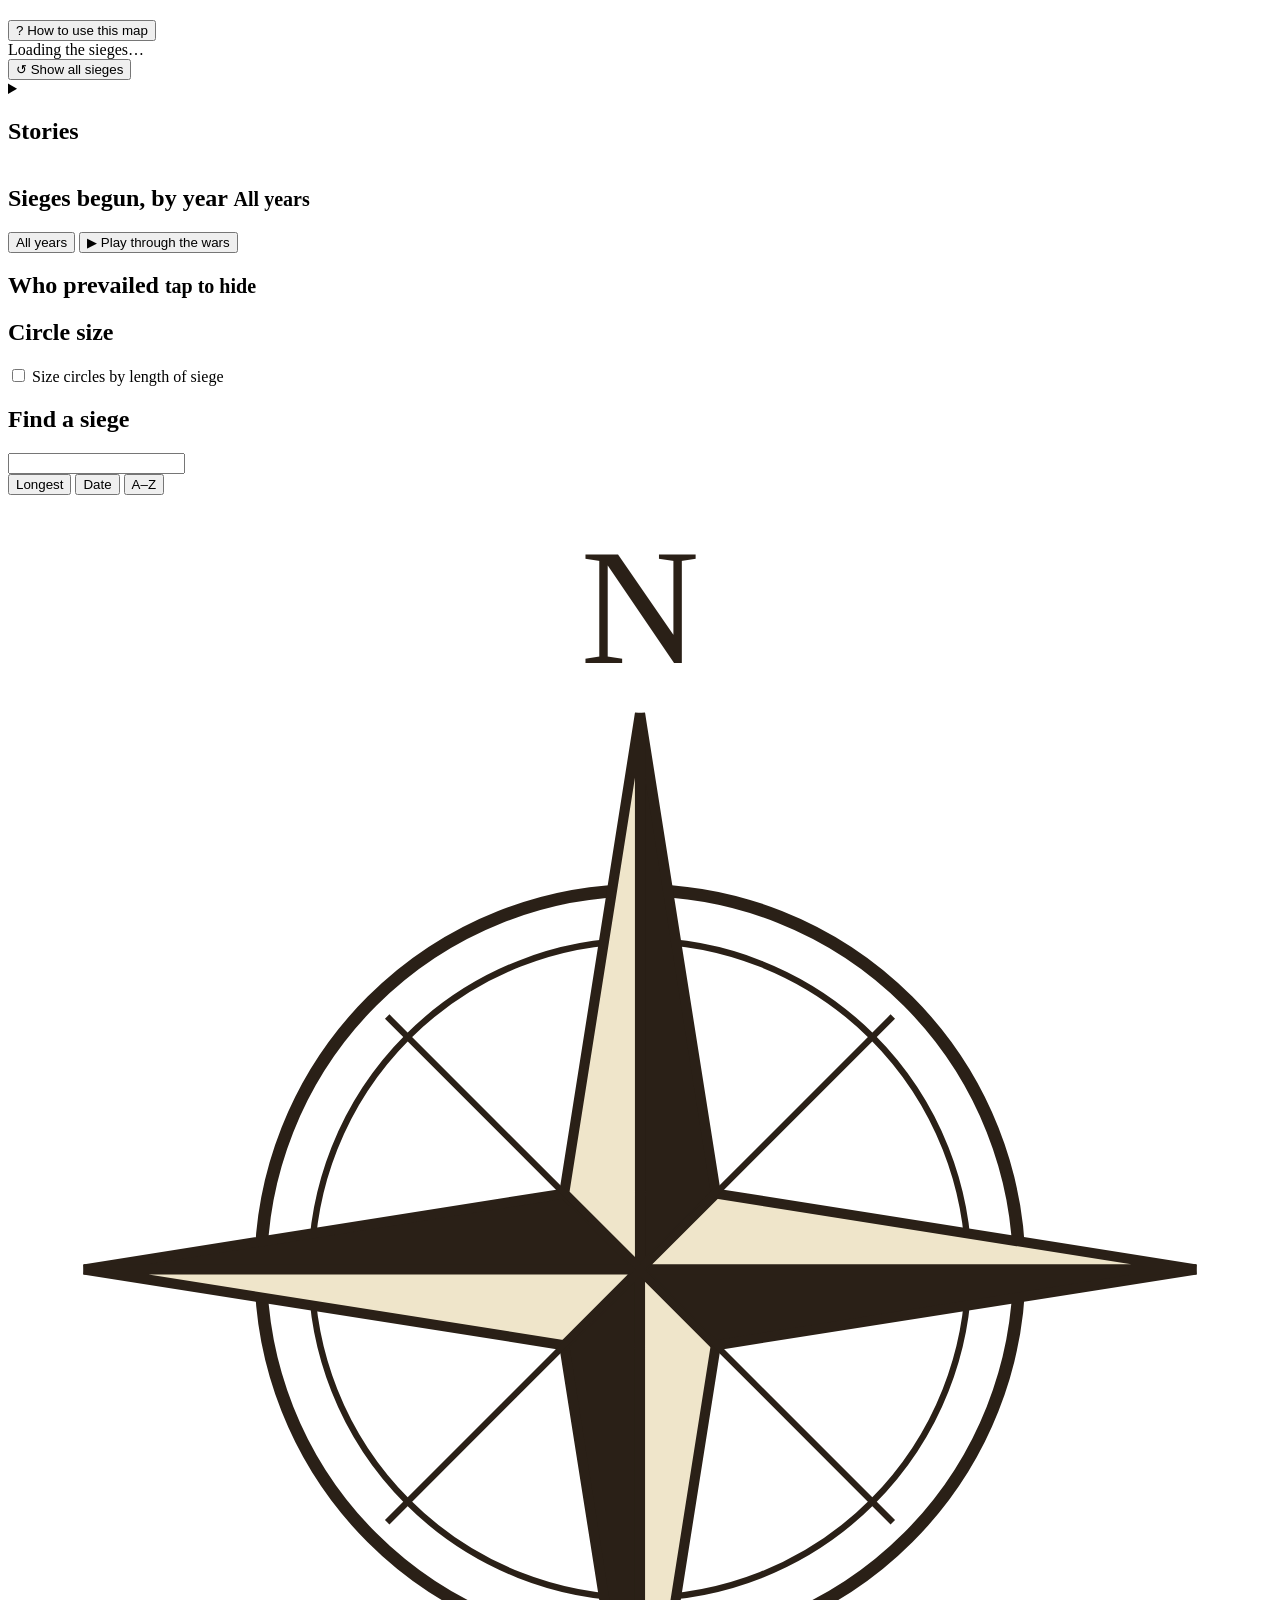
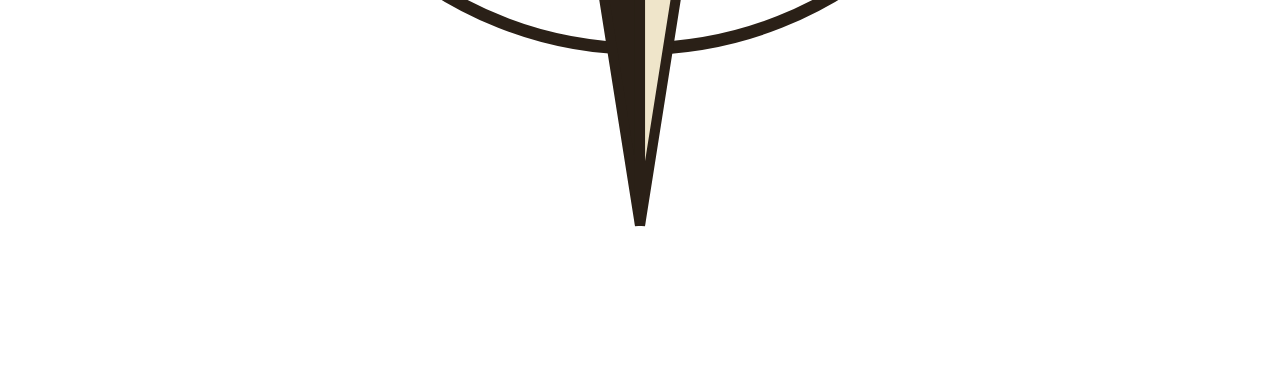
==== index.html @ b9ccb428 "Fork-ready: checker and to-do page find their own repository from the github.io address A fork no lo" ====
<!doctype html>
<html lang="en-GB">
<head>
<meta charset="utf-8">
<meta name="viewport" content="width=device-width, initial-scale=1, viewport-fit=cover">
<title>Sieges of the Civil Wars</title>
<meta name="description" content="An interactive map of the sieges of the British and Irish Civil Wars, 1640–1654, from the National Civil War Centre, Newark.">
<link rel="preconnect" href="https://fonts.googleapis.com">
<link rel="preconnect" href="https://fonts.gstatic.com" crossorigin>
<link rel="stylesheet" href="https://fonts.googleapis.com/css2?family=IM+Fell+English:ital@0;1&family=IM+Fell+English+SC&family=Alegreya:ital,wght@0,400;0,600;1,400&family=Alegreya+Sans:wght@400;500;700&display=swap">
<link rel="stylesheet" href="js/vendor/leaflet.css">
<link rel="stylesheet" href="css/map.css?v=20261114-1">
</head>
<body>
<div class="app">
  <aside class="key">
    <header>
      <div class="eyebrow" id="eyebrow"></div>
      <h1 id="title"></h1>
      <p id="intro"></p>
      <div class="start-wrap" id="startWrap" hidden>
        <button type="button" class="start-here" id="startHere"><span class="sh-play" aria-hidden="true">▶</span><span><b id="startHereTitle"></b><small id="startHereSub"></small></span></button>
        <button type="button" class="start-min" id="startMin" aria-label="Hide this button (the story stays under Stories)" title="Hide (the story stays under Stories)">×</button>
      </div>
      <button type="button" class="help-link" id="helpOpen"><span aria-hidden="true">?</span> <span id="helpLinkText">How to use this map</span></button>
    </header>

    <div class="topbar">
      <div class="stats" id="stats" aria-live="polite"><span>Loading the sieges…</span></div>
      <button type="button" class="reset" id="resetAll" title="Clear the story, year, side and search, and return to the whole map"><span aria-hidden="true">↺</span> Show all sieges</button>
    </div>

    <details class="stories-sec" id="storiesBox">
      <summary><h2 class="section-label">Stories <small id="storyNow"></small></h2></summary>
      <p class="explain" id="storiesIntro"></p>
      <div class="story-groups" id="storyGroups" role="group" aria-label="Kinds of story"></div>
      <div class="stories" id="stories" role="group" aria-label="Choose a story"></div>
      <article class="story-card" id="storyCard" aria-live="polite" hidden></article>
    </details>

    <section id="yearsSec">
      <h2 class="section-label">Sieges begun, by year <small id="yearNote">All years</small></h2>
      <div class="hist" id="hist" role="group" aria-label="Filter by year"></div>
      <div class="years" id="yearLabels"></div>
      <div class="wars" id="wars"></div>
      <div class="year-row">
        <button class="chip" id="allYears" aria-pressed="true">All years</button>
        <button class="chip" id="play" aria-pressed="false"><span id="playIcon">▶</span> <span id="playTxt">Play through the wars</span></button>
      </div>
      <div class="undated" id="undated"></div>
    </section>

    <section>
      <h2 class="section-label">Who prevailed <small>tap to hide</small></h2>
      <div class="sides" id="sides"></div>
    </section>

    <section>
      <h2 class="section-label">Circle size</h2>
      <label class="size-toggle"><input type="checkbox" id="sizeToggle"> Size circles by length of siege</label>
      <div class="size-key" id="sizeKey" aria-hidden="true"></div>
    </section>

    <section>
      <h2 class="section-label">Find a siege</h2>
      <div class="list-head">
        <input class="search" id="search" type="search" aria-label="Find a place or county" autocomplete="off">
        <div class="sort" role="group" aria-label="Sort the list">
          <button id="sortLong" data-sort="long" aria-pressed="true">Longest</button>
          <button id="sortDate" data-sort="date" aria-pressed="false">Date</button>
          <button id="sortAz" data-sort="az" aria-pressed="false">A–Z</button>
        </div>
      </div>
      <ol class="list" id="list"></ol>
      <button class="chip more" id="more" hidden>Show all</button>
    </section>

    <footer id="footer"></footer>
    <p class="views" id="views" hidden></p>
  </aside>

  <div class="plate">
    <div id="map" aria-label="Map of sieges in Britain and Ireland"></div>
    <svg class="compass" id="compass" viewBox="-50 -60 100 115" aria-hidden="true">
      <g fill="none" stroke="#2a2017" stroke-width="1"><circle r="30"/><circle r="26" stroke-width=".5"/></g>
      <g stroke="#2a2017" stroke-width=".8">
        <path d="M0-44 L6-6 L0 0Z" fill="#2a2017"/><path d="M0-44 L-6-6 L0 0Z" fill="#efe5ca"/>
        <path d="M0 44 L-6 6 L0 0Z" fill="#2a2017"/><path d="M0 44 L6 6 L0 0Z" fill="#efe5ca"/>
        <path d="M44 0 L6 6 L0 0Z" fill="#2a2017"/><path d="M44 0 L6-6 L0 0Z" fill="#efe5ca"/>
        <path d="M-44 0 L-6-6 L0 0Z" fill="#2a2017"/><path d="M-44 0 L-6 6 L0 0Z" fill="#efe5ca"/>
        <path d="M0 0 L20-20 L4-4Z M0 0 L-20 20 L-4 4Z M0 0 L20 20 L4 4Z M0 0 L-20-20 L-4-4Z" fill="#9a1c2c" stroke-width=".5"/>
      </g>
      <text y="-48" text-anchor="middle" font-family="IM Fell English SC, Georgia, serif" font-size="13" fill="#2a2017">N</text>
    </svg>
    <div class="cartouche" id="cartouche"><div class="t"></div><div class="s"></div></div>
    <div class="notice" id="notice" hidden></div>
    <div class="tour" id="tour" role="region" aria-label="Following the story" hidden>
      <div class="tour-top"><span class="tour-title"></span><span class="tour-step"></span><button type="button" class="tour-x" id="tourClose" aria-label="Stop following the story">×</button></div>
      <p class="tour-leg" aria-live="polite"></p>
      <div class="tour-place"></div>
      <div class="tour-when"></div>
      <p class="tour-head"></p>
      <div class="tour-nav"><button type="button" id="tourPrev"><span aria-hidden="true">‹</span> Previous</button><button type="button" id="tourRead">Read the full account</button><button type="button" id="tourNext">Next <span aria-hidden="true">›</span></button></div>
    </div>
  </div>
</div>

<script src="js/vendor/leaflet.js"></script>
<script src="js/vendor/papaparse.min.js"></script>
<script src="js/data.js?v=20261114-1"></script>
<script src="js/views.js?v=20261114-1"></script>
<script src="js/map.js?v=20261114-1"></script>
</body>
</html>
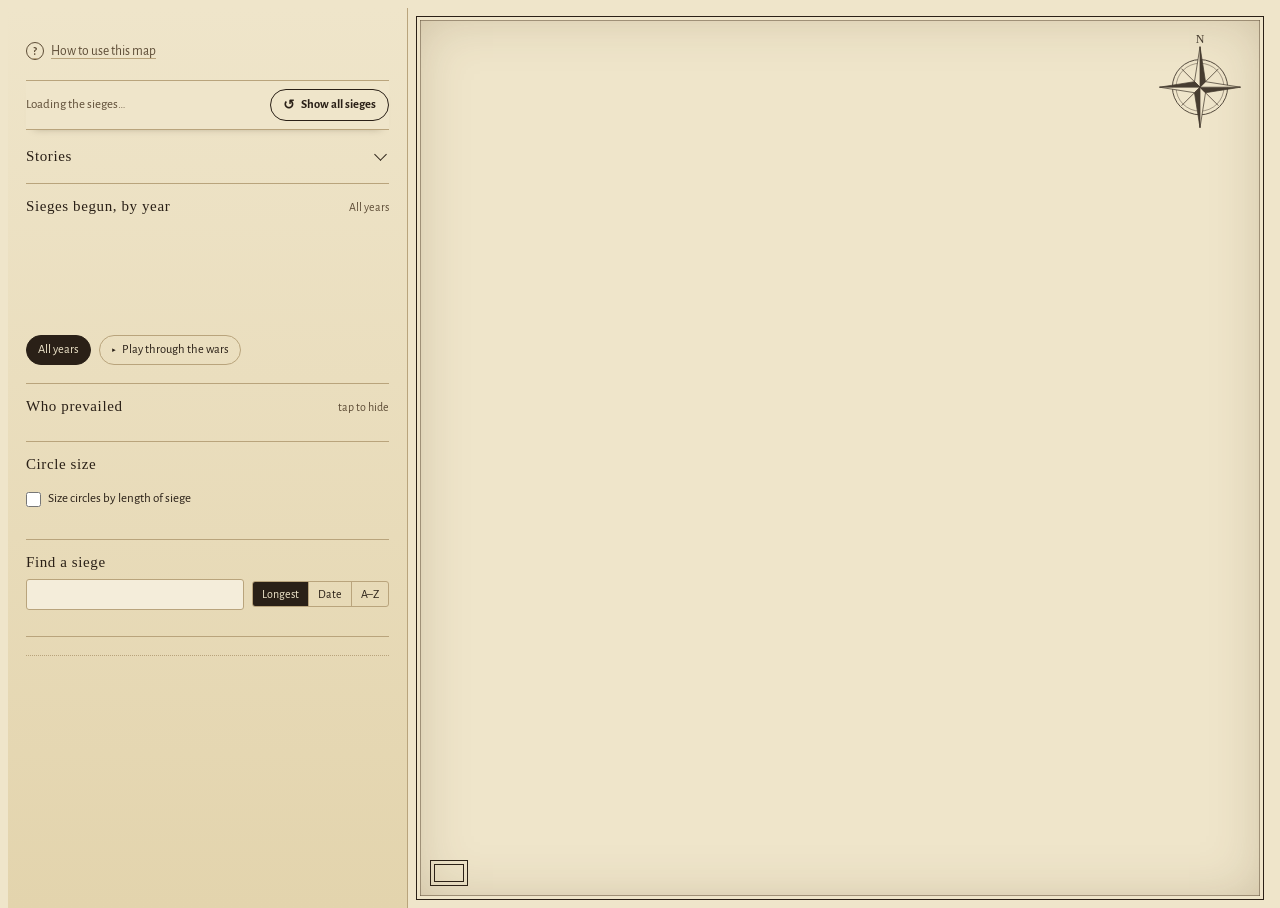
==== commit b044993a: "Refresh GoatCounter view script on index.html" ====
--- a/index.html
+++ b/index.html
@@ -75,8 +75,12 @@
       <button class="chip more" id="more" hidden>Show all</button>
     </section>
 
-    <footer id="footer"></footer>
+    <footer id="footer">
+    </footer>
+
+    <div class="views-area">
     <p class="views" id="views" hidden></p>
+    </div>  
   </aside>
 
   <div class="plate">
@@ -108,7 +112,7 @@
 <script src="js/vendor/leaflet.js"></script>
 <script src="js/vendor/papaparse.min.js"></script>
 <script src="js/data.js?v=20261114-1"></script>
-<script src="js/views.js?v=20261114-1"></script>
+<script src="js/views.js?v=20261122-1"></script>
 <script src="js/map.js?v=20261114-1"></script>
 </body>
 </html>
--- a/css/map.css
+++ b/css/map.css
@@ -0,0 +1,415 @@
+/* Layout: an engraved county-map sheet — sidebar "key" on the left, the map plate filling the rest; stacks on phones. */
+:root {
+  color-scheme: light;
+  --paper: #efe5ca;
+  --paper-deep: #e3d4ad;
+  --ink: #2a2017;
+  --ink-soft: #5e4d37;
+  --rule: #b9a47c;
+  --sea: #cdd0bd;
+  --sea-line: #aeb39c;
+  --parl: #24508f;   /* Parliament: blue */
+  --roy: #b0202e;    /* Royalists: red */
+  --scot: #e0ad1f;   /* Scots: yellow */
+  --focus: #1f4e79;
+  --card: var(--paper);        /* pop-ups and hover labels: same parchment as the map */
+  --card-soft: var(--paper-deep);
+  --inlay: #f8f2e2;            /* lighter parchment behind the reading text */
+  --f-display: "IM Fell English", "Iowan Old Style", Georgia, serif;
+  --f-sc: "IM Fell English SC", "IM Fell English", Georgia, serif;
+  --f-body: "Alegreya", Georgia, "Times New Roman", serif;
+  --f-ui: "Alegreya Sans", "Gill Sans", "Segoe UI", system-ui, sans-serif;
+}
+html, body { height: 100%; }
+body { background: var(--paper); color: var(--ink); font-family: var(--f-body); font-size: 15px; }
+* { box-sizing: border-box; }
+[hidden] { display: none !important; }
+button, input { font: inherit; color: inherit; }
+:focus-visible { outline: 2px solid var(--focus); outline-offset: 2px; }
+
+.app { display: grid; grid-template-columns: minmax(320px, 400px) 1fr; height: 100%; }
+.key {
+  overflow-y: auto; border-right: 1px solid var(--rule);
+  background: linear-gradient(var(--paper), var(--paper-deep));
+  padding-block: 22px 28px;
+  padding-left: max(18px, env(safe-area-inset-left, 0px));
+  padding-right: 18px;
+  display: flex; flex-direction: column; gap: 20px; min-width: 0;
+}
+.plate { position: relative; min-width: 0; }
+#map { position: absolute; inset: 0; }
+
+header .eyebrow { font-family: var(--f-ui); font-size: 11px; letter-spacing: .14em; text-transform: uppercase; color: var(--ink-soft); }
+header h1 { font-family: var(--f-display); font-weight: 400; font-size: 34px; line-height: 1.02; margin: 4px 0 8px; text-wrap: balance; }
+header h1 em { font-style: italic; color: var(--roy); }
+header p { margin: 0; color: var(--ink-soft); line-height: 1.45; max-width: 60ch; }
+
+.section-label { font-family: var(--f-sc); font-size: 15px; font-weight: 400; letter-spacing: .04em; margin: 0 0 8px; display: flex; justify-content: space-between; align-items: baseline; gap: 8px; }
+.section-label small { font-family: var(--f-ui); font-size: 12px; color: var(--ink-soft); letter-spacing: 0; }
+
+.topbar { position: sticky; top: -22px; z-index: 5; display: flex; align-items: center; justify-content: space-between; gap: 6px 12px; flex-wrap: wrap;
+  border-top: 1px solid var(--rule); border-bottom: 1px solid var(--rule); padding-block: 8px; background: var(--paper); box-shadow: 0 6px 8px -8px rgba(40, 28, 10, .35); }
+.stats { font-family: var(--f-ui); font-size: 13px; color: var(--ink-soft); display: flex; flex-wrap: wrap; gap: 2px 14px; font-variant-numeric: tabular-nums; min-width: 0; flex: 1 1 180px; }
+.reset { flex: none; font-family: var(--f-ui); font-size: 12.5px; font-weight: 700; min-height: 32px; padding: 4px 12px; border: 1px solid var(--ink); border-radius: 999px; background: transparent; color: var(--ink); cursor: pointer; display: inline-flex; align-items: center; gap: 6px; }
+.reset span { font-size: 14px; line-height: 1; }
+.reset.active { background: var(--ink); color: var(--paper); }
+.reset:hover { background: var(--paper-deep); }
+.reset.active:hover { background: #000; }
+
+/* sections of the side panel: each set off by a rule */
+.key > section, .key > details { border-top: 1px solid var(--rule); padding-top: 14px; }
+.key > .topbar + * { border-top: 0; padding-top: 0; }
+.key { gap: 18px; }
+/* Stories: a section that drops down */
+.stories-sec > summary { list-style: none; cursor: pointer; display: flex; align-items: center; gap: 10px; }
+.stories-sec > summary::-webkit-details-marker { display: none; }
+.stories-sec > summary .section-label { flex: 1; margin: 0; min-width: 0; }
+.stories-sec > summary .section-label small { font-family: var(--f-display); font-style: italic; font-size: 14px; color: var(--roy); text-align: right; min-width: 0; overflow: hidden; text-overflow: ellipsis; white-space: nowrap; }
+.stories-sec > summary::after { content: ""; flex: none; width: 8px; height: 8px; margin: 0 4px 4px 0; border-right: 1.5px solid var(--ink); border-bottom: 1.5px solid var(--ink); transform: rotate(45deg); transition: transform .2s; }
+.stories-sec[open] > summary::after { transform: rotate(-135deg); margin-bottom: -4px; }
+.stories-sec[open] > summary { margin-bottom: 8px; }
+.stories-sec > summary:hover .section-label { color: var(--roy); }
+.stats b { color: var(--ink); font-weight: 700; }
+
+/* stories (the old story-map tabs) */
+.stories { display: flex; flex-wrap: wrap; gap: 6px; }
+.chip { font-family: var(--f-ui); font-size: 12.5px; min-height: 30px; padding: 4px 11px; border: 1px solid var(--rule); background: transparent; border-radius: 999px; cursor: pointer; display: inline-flex; align-items: center; gap: 6px; }
+.chip[aria-pressed="true"] { background: var(--ink); color: var(--paper); border-color: var(--ink); }
+.chip .ct { font-size: 11px; opacity: .7; font-variant-numeric: tabular-nums; }
+
+/* year histogram */
+.hist { display: grid; grid-template-columns: repeat(15, minmax(0, 1fr)); gap: 3px; align-items: end; height: 92px; }
+.hist button { display: flex; flex-direction: column; justify-content: flex-end; align-items: stretch; height: 100%; padding: 0; border: 0; background: none; cursor: pointer; gap: 3px; min-width: 0; }
+.hist .bar { background: var(--ink-soft); opacity: .45; border-radius: 1px 1px 0 0; min-height: 1px; transition: opacity .15s; }
+.hist .n { font-family: var(--f-ui); font-size: 10px; color: var(--ink-soft); text-align: center; font-variant-numeric: tabular-nums; }
+.hist button:hover .bar { opacity: .75; }
+.hist button[aria-pressed="true"] .bar { background: var(--ink); opacity: 1; }
+.years { display: grid; grid-template-columns: repeat(15, minmax(0, 1fr)); gap: 3px; margin-top: 4px; font-family: var(--f-ui); font-size: 10px; color: var(--ink-soft); text-align: center; font-variant-numeric: tabular-nums; }
+.wars { display: grid; grid-template-columns: 2fr 5fr 2fr 3fr 3fr; gap: 3px; margin-top: 6px; font-family: var(--f-ui); font-size: 10.5px; color: var(--ink-soft); text-align: center; }
+.wars span { border-top: 1px solid var(--rule); padding-top: 3px; white-space: nowrap; overflow: hidden; text-overflow: ellipsis; }
+.year-row { display: flex; gap: 8px; margin-top: 10px; align-items: center; flex-wrap: wrap; }
+.undated { font-family: var(--f-ui); font-size: 11.5px; color: var(--ink-soft); }
+
+/* side filter */
+.sides { display: flex; flex-wrap: wrap; gap: 6px; }
+.side { display: inline-flex; align-items: center; gap: 7px; font-family: var(--f-ui); font-size: 13px; padding: 5px 10px 5px 8px; border: 1px solid var(--rule); border-radius: 3px; cursor: pointer; background: transparent; user-select: none; position: relative; }
+.side input { position: absolute; opacity: 0; pointer-events: none; }
+.side .sw { width: 12px; height: 12px; border-radius: 50%; border: 1.5px solid var(--ink); }
+.side .ct { font-size: 11px; color: var(--ink-soft); font-variant-numeric: tabular-nums; }
+.side:has(input:not(:checked)) { opacity: .45; text-decoration: line-through; }
+.side:has(input:focus-visible) { outline: 2px solid var(--focus); outline-offset: 2px; }
+.size-key { display: flex; align-items: flex-end; flex-wrap: wrap; gap: 8px 14px; margin-top: 10px; font-family: var(--f-ui); font-size: 11.5px; color: var(--ink-soft); }
+.size-key div { display: flex; flex-direction: column; align-items: center; gap: 3px; }
+.size-key i { display: block; border-radius: 50%; border: 1.2px solid var(--ink-soft); }
+.size-key i.dash { border-style: dashed; }
+
+/* list */
+.list-head { display: flex; flex-wrap: wrap; gap: 8px; align-items: center; justify-content: space-between; }
+.search { flex: 1 1 160px; min-width: 0; padding: 6px 10px; border: 1px solid var(--rule); border-radius: 3px; background: color-mix(in srgb, var(--paper) 70%, white); font-family: var(--f-ui); font-size: 13.5px; }
+.sort { display: inline-flex; border: 1px solid var(--rule); border-radius: 3px; overflow: hidden; }
+.sort button { border: 0; background: none; padding: 5px 9px; font-family: var(--f-ui); font-size: 12px; cursor: pointer; }
+.sort button + button { border-left: 1px solid var(--rule); }
+.sort button[aria-pressed="true"] { background: var(--ink); color: var(--paper); }
+ol.list { list-style: none; padding: 0; margin: 8px 0 0; }
+ol.list li button { width: 100%; text-align: left; background: none; border: 0; border-bottom: 1px dotted var(--rule); padding: 8px 2px; cursor: pointer; display: grid; grid-template-columns: minmax(0, 1fr) auto; gap: 2px 8px; align-items: baseline; }
+ol.list li button:hover { background: color-mix(in srgb, var(--paper-deep) 70%, transparent); }
+.nm { font-family: var(--f-display); font-size: 17px; line-height: 1.15; min-width: 0; }
+.val { font-family: var(--f-ui); font-size: 12.5px; font-variant-numeric: tabular-nums; white-space: nowrap; }
+.meta { grid-column: 1 / 3; display: flex; align-items: center; gap: 7px; font-family: var(--f-ui); font-size: 11.5px; color: var(--ink-soft); min-width: 0; }
+.meta .dot { width: 8px; height: 8px; border-radius: 50%; flex: none; }
+.meta .txt { white-space: nowrap; overflow: hidden; text-overflow: ellipsis; }
+.more { margin-top: 8px; }
+.empty { font-style: italic; color: var(--ink-soft); padding: 10px 0; }
+
+footer { font-size: 12.5px; color: var(--ink-soft); line-height: 1.45; border-top: 1px solid var(--rule); padding-top: 10px; }
+
+/* map plate */
+.leaflet-container {
+  background-color: var(--sea);
+  background-image: repeating-linear-gradient(0deg, transparent 0 5px, var(--sea-line) 5px 6px);
+  font-family: var(--f-body);
+}
+.plate::after { content: ""; position: absolute; inset: 0; pointer-events: none; z-index: 500; box-shadow: inset 0 0 0 8px var(--paper), inset 0 0 0 9px var(--ink), inset 0 0 0 12px var(--paper), inset 0 0 0 12.5px var(--ink-soft), inset 0 0 60px rgba(90, 64, 30, .28); }
+.lbl { font-family: var(--f-sc); color: var(--ink-soft); white-space: nowrap; text-align: center; pointer-events: none; transform: translate(-50%, -50%); width: max-content; }
+.lbl.sea { font-family: var(--f-display); font-style: italic; color: #4f5745; font-size: 14px; letter-spacing: .08em; }
+.lbl.realm { font-size: 17px; letter-spacing: .32em; opacity: .75; }
+.lbl.town { font-family: var(--f-display); font-style: italic; color: var(--ink); font-size: 13px; transform: translate(8px, -50%); text-align: left; position: relative; }
+.city { position: relative; transform: translate(8px, -50%); width: max-content; white-space: nowrap; pointer-events: none; font-family: var(--f-display); font-style: italic; font-size: 12.5px; color: var(--ink); text-shadow: 0 0 2px var(--paper), 0 0 3px var(--paper), 0 0 4px var(--paper); }
+.city::before { content: ""; position: absolute; left: -10px; top: 50%; width: 5px; height: 5px; margin-top: -4px; border: 1.3px solid var(--ink); border-radius: 50%; background: var(--paper); box-shadow: inset 0 0 0 1.4px var(--paper), inset 0 0 0 3px var(--ink); }
+.city.major { font-family: var(--f-sc); font-style: normal; font-size: 14px; letter-spacing: .04em; }
+.city.major::before { width: 7px; height: 7px; left: -12px; margin-top: -5px; }
+.city.capital { font-family: var(--f-sc); font-style: normal; font-size: 17px; letter-spacing: .06em; }
+.city.capital::before { width: 9px; height: 9px; left: -13px; margin-top: -6px; background: var(--ink); box-shadow: inset 0 0 0 2px var(--paper); }
+.leaflet-container.far .city.minor { display: none; }
+.lbl.town::before { content: ""; position: absolute; left: -9px; top: 50%; width: 5px; height: 5px; margin-top: -2.5px; border: 1.2px solid var(--ink); background: var(--paper); transform: rotate(45deg); }
+.compass { position: absolute; right: 26px; top: 24px; width: 92px; z-index: 450; pointer-events: none; opacity: .85; transition: opacity .2s; }
+/* The compass and title box sit above the map's own layers, so they step aside while a pop-up is open. */
+.plate.popup-open .compass, .plate.popup-open .cartouche { opacity: 0; }
+.cartouche { position: absolute; left: 26px; bottom: 26px; z-index: 450; pointer-events: none; transition: opacity .2s; background: color-mix(in srgb, var(--paper) 88%, transparent); border: 1px solid var(--ink); outline: 1px solid var(--ink); outline-offset: 3px; padding: 8px 14px; font-family: var(--f-display); text-align: center; max-width: calc(100% - 52px); }
+.cartouche .t { font-size: 17px; }
+.cartouche .s { font-family: var(--f-ui); font-size: 11px; color: var(--ink-soft); letter-spacing: .06em; }
+.leaflet-control-scale { margin-bottom: 26px !important; margin-right: 26px !important; }
+.leaflet-control-scale-line { background: color-mix(in srgb, var(--paper) 80%, transparent); border-color: var(--ink); color: var(--ink); font-family: var(--f-ui); }
+.leaflet-bar a { background: var(--paper); color: var(--ink); border-bottom-color: var(--rule); font-family: var(--f-display); }
+.leaflet-bar { border: 1px solid var(--ink) !important; box-shadow: none !important; }
+.leaflet-top.leaflet-left { margin: 18px 0 0 18px; }
+.leaflet-tooltip.tip { background: var(--card); border: 1px solid var(--ink); color: var(--ink); font-family: var(--f-display); font-size: 14px; box-shadow: 0 1px 4px rgba(40, 28, 10, .25); padding: 2px 8px; border-radius: 2px; }
+.leaflet-tooltip.tip::before { display: none; }
+
+.leaflet-popup-content-wrapper { background: var(--card); color: var(--ink); border: 1px solid var(--ink); border-radius: 2px; box-shadow: 0 3px 14px rgba(40, 28, 10, .35); }
+.leaflet-popup-tip { background: var(--card); border: 1px solid var(--ink); }
+.leaflet-popup-content { margin: 14px 18px 14px 16px; width: 330px !important; max-width: calc(100vw - 90px); }
+.leaflet-container a.leaflet-popup-close-button { color: var(--ink); background: var(--card); border-left: 1px solid var(--ink); border-bottom: 1px solid var(--ink); width: 26px; height: 26px; font-size: 18px; line-height: 24px; top: 0; right: 0; z-index: 2; box-sizing: border-box; border: 1px solid var(--ink); border-radius: 0 2px 0 3px; text-align: center; padding: 0; }
+.pop figure { margin: -14px -18px 12px -16px; position: relative; background: var(--card-soft); }
+.pop figure img { display: block; width: 100%; max-height: 210px; object-fit: cover; border-bottom: 1px solid var(--ink); filter: sepia(.12) saturate(.92); }
+.pop figure figcaption { font-family: var(--f-ui); font-size: 11px; line-height: 1.35; color: var(--ink-soft); padding: 5px 16px 0; white-space: pre-line; }
+.pop figure.loading img { min-height: 120px; }
+.tip-img { display: block; width: 160px; height: 100px; object-fit: cover; margin: 4px 0 2px; border: 1px solid var(--ink); }
+.pop h3 { font-family: var(--f-display); font-weight: 400; font-size: 22px; margin: 0; line-height: 1.1; padding-right: 12px; }
+.pop .where { font-family: var(--f-ui); font-size: 12px; color: var(--ink-soft); margin-top: 2px; }
+.pop .when { font-family: var(--f-ui); font-size: 12.5px; color: var(--ink); font-variant-numeric: tabular-nums; margin-top: 6px; }
+.pop .read { margin: 12px -6px 0; padding: 10px 12px 4px; background: var(--inlay); border: 1px solid color-mix(in srgb, var(--rule) 70%, transparent); border-radius: 2px; box-shadow: inset 0 1px 0 #fffaf0; }
+.pop .headline { margin: 0 0 8px; font-size: 15px; line-height: 1.4; font-style: italic; }
+.pop .body { max-height: 190px; overflow-y: auto; font-size: 14px; line-height: 1.5; padding-right: 6px; border-top: 1px solid var(--rule); padding-top: 8px; scrollbar-color: var(--rule) transparent; }
+.pop .body p { margin: 0 0 .7em; }
+.pop .tags { display: flex; flex-wrap: wrap; gap: 6px; align-items: center; margin-top: 8px; font-family: var(--f-ui); font-size: 12px; }
+.pop .sides { display: block; font-family: var(--f-ui); font-size: 12.5px; margin-top: 6px; color: var(--ink-soft); }
+.pop .story { border: 1px solid var(--ink-soft); padding: 1px 8px; border-radius: 999px; }
+.pop .visit { display: inline-block; margin-top: 8px; font-family: var(--f-ui); font-size: 13px; color: var(--roy); }
+/* siege markers (divIcons, so several sieges at one place can share one marker) */
+.sg { position: absolute; border-radius: 50%; border: 1px solid var(--ink); box-sizing: border-box; opacity: .9; transition: transform .12s; }
+.sg.unknown { border: 1.6px dashed var(--c); background: color-mix(in srgb, var(--paper) 60%, transparent) !important; opacity: 1; }
+.sg.multi { border-width: 1.5px; opacity: .95; }
+.sg .badge { position: absolute; right: -7px; top: -7px; min-width: 17px; height: 17px; padding: 0 4px; box-sizing: border-box; border-radius: 9px; background: var(--ink); color: var(--paper); font: 700 10.5px/17px var(--f-ui); text-align: center; }
+.leaflet-marker-icon:hover .sg, .leaflet-marker-icon:focus-visible .sg { transform: scale(1.12); }
+.leaflet-marker-icon:focus-visible { outline: none; }
+.leaflet-marker-icon:focus-visible .sg { outline: 2px solid var(--focus); outline-offset: 3px; }
+.key-multi { position: relative; display: inline-block; }
+.key-multi i { border: 1.5px solid var(--ink) !important; }
+.key-multi b { position: absolute; right: -8px; top: -7px; min-width: 14px; height: 14px; border-radius: 7px; background: var(--ink); color: var(--paper); font: 700 9px/14px var(--f-ui); text-align: center; }
+.here { margin: 8px 0 2px; border-top: 1px solid var(--rule); padding-top: 8px; }
+.here-top { display: flex; align-items: center; justify-content: space-between; gap: 8px; font-family: var(--f-ui); font-size: 12px; color: var(--ink-soft); }
+.here-top .nav { display: inline-flex; gap: 4px; }
+.here-top .nav button { width: 28px; height: 28px; border: 1px solid var(--rule); border-radius: 3px; background: transparent; cursor: pointer; display: inline-flex; align-items: center; justify-content: center; padding: 0; }
+.here-top .nav button:disabled { opacity: .35; cursor: default; }
+.here-chips { display: flex; flex-wrap: wrap; gap: 5px; margin-top: 6px; }
+.here-chips button { display: inline-flex; align-items: center; gap: 5px; min-height: 28px; padding: 2px 9px 2px 7px; border: 1px solid var(--rule); border-radius: 999px; background: transparent; cursor: pointer; font-family: var(--f-ui); font-size: 12px; font-variant-numeric: tabular-nums; }
+.here-chips button i { width: 8px; height: 8px; border-radius: 50%; }
+.here-chips button[aria-pressed="true"] { background: var(--ink); color: var(--paper); border-color: var(--ink); }
+.pill { display: inline-flex; align-items: center; gap: 5px; font-family: var(--f-ui); font-size: 12px; font-weight: 500; padding: 1px 8px 1px 6px; border-radius: 999px; border: 1px solid currentColor; }
+.pill i { width: 8px; height: 8px; border-radius: 50%; background: currentColor; }
+
+@media (max-width: 820px) {
+  .app { display: flex; flex-direction: column; height: auto; }
+  html, body { height: auto; }
+  .plate { height: 64svh; min-height: 380px; order: -1; }
+  .key { border-right: 0; border-top: 1px solid var(--rule); overflow: visible; padding-right: max(16px, env(safe-area-inset-right, 0px)); padding-left: max(16px, env(safe-area-inset-left, 0px)); }
+  .compass { width: 64px; right: 20px; top: 18px; }
+  .cartouche { display: none; }
+  header h1 { font-size: 30px; }
+  .topbar { top: env(safe-area-inset-top, 0px); }
+}
+@media (prefers-reduced-motion: reduce) { * { transition: none !important; animation: none !important; } }
+
+/* Shown only if the settings file or spreadsheet can't be read */
+.notice { position: absolute; left: 50%; top: 50%; transform: translate(-50%, -50%); z-index: 900; max-width: min(460px, 86%); padding: 14px 18px; background: var(--paper); border: 1px solid var(--ink); box-shadow: 0 3px 14px rgba(40, 28, 10, .35); font-family: var(--f-ui); font-size: 14px; line-height: 1.45; }
+.pop figure img:not(.ok) { min-height: 140px; background: var(--paper-deep); }
+
+/* 17th-century market towns: shown from config map.townsFromZoom */
+.city.town { font-size: 11.5px; color: var(--ink-soft); }
+.city.town::before { width: 4px; height: 4px; left: -8px; margin-top: -3px; box-shadow: none; background: var(--ink-soft); border-color: var(--ink-soft); }
+.leaflet-container.no-towns .city.town { display: none; }
+
+/* Siege names under the markers: shown from config map.siegeNamesFromZoom */
+.sg-name { position: absolute; left: 50%; top: 100%; transform: translateX(-50%); margin-top: 2px; white-space: nowrap; pointer-events: none;
+  font-family: var(--f-display); font-style: italic; font-size: 12px; line-height: 1.1; color: var(--ink);
+  text-shadow: 0 0 2px var(--paper), 0 0 3px var(--paper), 0 0 4px var(--paper), 0 0 5px var(--paper); }
+.leaflet-container.no-siege-names .sg-name { display: none; }
+.sg.unknown .sg-name { color: var(--ink); }
+
+/* ---- Emphasis: sieges lead, towns recede ---- */
+/* Siege circles: solid colour, dark outline, a parchment ring and a soft shadow */
+.sg.siege { border: 0; border-radius: 50%; background: none !important; opacity: 1; overflow: visible; }
+.sg.siege .dot { display: block; box-sizing: border-box; border-radius: 50%; border: 1.4px solid var(--ink);
+  box-shadow: 0 0 0 1.5px var(--paper), 0 1px 3px 1px rgba(40, 28, 10, .35); }
+.sg.siege .dot.unknown { border: 1.6px dashed var(--c); background: var(--paper); box-shadow: 0 0 0 1.5px var(--paper); }
+.sg.siege .badge { right: -7px; top: -7px; }
+.sg .sg-name { margin-top: 3px; font-family: var(--f-sc); font-style: normal; font-size: 13px; letter-spacing: .03em; color: var(--ink); -webkit-text-stroke: .25px var(--ink);
+  text-shadow: 0 0 2px var(--paper), 0 0 3px var(--paper), 0 0 4px var(--paper), 0 0 6px var(--paper); }
+.size-key > div { display: flex; flex-direction: column; align-items: center; gap: 3px; }
+.size-key .dot { display: block; box-sizing: border-box; border-radius: 50%; border: 1.3px solid var(--ink); }
+.size-key .dot.unknown { border: 1.4px dashed var(--c); background: var(--paper); }
+.key-multi { position: relative; display: inline-block; }
+.key-multi b { right: -8px; top: -6px; }
+
+/* "Towns" switch on the map */
+.town-switch { background: var(--paper); padding: 0; }
+.town-switch label { display: flex; align-items: center; gap: 6px; padding: 5px 9px; font-family: var(--f-ui); font-size: 12.5px; color: var(--ink); cursor: pointer; user-select: none; }
+.town-switch input { margin: 0; accent-color: var(--ink); }
+.town-switch label + label { border-top: 1px solid var(--rule); }
+.leaflet-container.cities-off .city:not(.town) { display: none; }
+.leaflet-container.towns-off .city.town { display: none; }
+.city { transition: opacity .25s; }
+.leaflet-container.towns-faded .city { opacity: .35; }
+
+/* Cities (capital, major, minor): larger names in mid-brown ink, so they read as the main places.
+   Towns: small, faint, no dot. Both are drawn under the siege circles. */
+.city { color: #5e4d37; }
+.city.capital { color: var(--ink-soft); font-size: 19px; letter-spacing: .06em; }
+.city.capital::before { width: 8px; height: 8px; left: -12px; margin-top: -5px; background: var(--ink-soft); border-color: var(--ink-soft); box-shadow: inset 0 0 0 1.5px var(--paper); }
+.city.major { color: #5e4d37; font-size: 16px; letter-spacing: .04em; }
+.city.major::before { width: 6px; height: 6px; left: -10px; margin-top: -4px; border-color: #5e4d37; box-shadow: none; }
+.city.minor { color: #6f604b; font-size: 14px; }
+.city.minor::before { width: 5px; height: 5px; left: -9px; margin-top: -3.5px; border-color: #6f604b; box-shadow: none; }
+.city.town { color: #8f7f64; font-size: 11px; transform: translate(-50%, -50%); }
+.city.town::before { display: none; }
+
+/* Siege name positions, chosen by the label placer */
+.sg .sg-name.pos-top { top: auto; bottom: 100%; margin: 0 0 3px; }
+.sg .sg-name.pos-right { left: 100%; top: 50%; transform: translateY(-50%); margin: 0 0 0 4px; }
+.sg .sg-name.pos-left { left: auto; right: 100%; top: 50%; transform: translateY(-50%); margin: 0 4px 0 0; }
+
+/* "Size circles by length" switch in the side panel */
+.size-toggle { display: inline-flex; align-items: center; gap: 7px; margin-top: 10px; font-family: var(--f-ui); font-size: 13px; cursor: pointer; user-select: none; }
+.size-toggle input { margin: 0; accent-color: var(--ink); width: 15px; height: 15px; }
+.leaflet-container .city.gives-way { visibility: hidden; }
+
+/* ---- Stories: the picker, the story panel and the tour ---- */
+.explain { margin: 0 0 10px; font-size: 13.5px; line-height: 1.45; color: var(--ink-soft); max-width: 60ch; }
+.story-groups { display: flex; flex-wrap: wrap; gap: 0; margin-bottom: 8px; border-bottom: 1px solid var(--rule); }
+.story-groups button { border: 0; background: none; padding: 6px 9px 7px; margin-bottom: -1px; font-family: var(--f-ui); font-size: 12.5px; color: var(--ink-soft); cursor: pointer; border-bottom: 2px solid transparent; }
+.story-groups button:hover { color: var(--ink); }
+.story-groups button[aria-pressed="true"] { color: var(--ink); border-bottom-color: var(--ink); font-weight: 700; }
+.story-card { margin-top: 12px; padding: 12px 14px 10px; background: var(--inlay); border: 1px solid var(--ink); outline: 1px solid var(--rule); outline-offset: 2px; border-radius: 1px; }
+.story-card .sc-group { font-family: var(--f-ui); font-size: 10.5px; letter-spacing: .14em; text-transform: uppercase; color: var(--ink-soft); }
+.story-card h3 { font-family: var(--f-display); font-weight: 400; font-size: 23px; line-height: 1.1; margin: 2px 0 2px; text-wrap: balance; }
+.story-card .sc-meta { font-family: var(--f-ui); font-size: 12px; color: var(--ink-soft); font-variant-numeric: tabular-nums; }
+.story-card .fewer { color: var(--roy); }
+.story-card .sc-sum { margin: 8px 0 0; font-style: italic; font-size: 15px; line-height: 1.4; }
+.story-card .sc-story { margin-top: 8px; padding-top: 8px; border-top: 1px solid var(--rule); font-size: 14.5px; line-height: 1.55; }
+.story-card .sc-story p { margin: 0 0 .7em; }
+.story-card .sc-actions { display: flex; flex-wrap: wrap; gap: 8px; margin-top: 4px; }
+.chip.go { background: var(--roy); border-color: var(--roy); color: #fff8ec; font-weight: 700; }
+.chip.go:hover { background: #8f1824; }
+.chip:disabled { opacity: .45; cursor: default; }
+.story-card .sc-how { margin: 8px 0 0; font-family: var(--f-ui); font-size: 11.5px; color: var(--ink-soft); }
+
+.pop .in-stories { display: flex; flex-wrap: wrap; gap: 5px; align-items: center; margin-top: 10px; padding-top: 8px; border-top: 1px solid var(--rule); }
+.pop .in-stories .lab { font-family: var(--f-sc); font-size: 13px; margin-right: 2px; }
+.pop .in-stories button { font-family: var(--f-ui); font-size: 11.5px; min-height: 24px; padding: 1px 8px; border: 1px solid var(--rule); border-radius: 999px; background: transparent; cursor: pointer; }
+.pop .in-stories button:hover { border-color: var(--ink-soft); }
+.pop .in-stories button[aria-pressed="true"] { background: var(--ink); color: var(--paper); border-color: var(--ink); }
+
+.tour { position: absolute; z-index: 1001; left: 50%; transform: translateX(-50%); bottom: 26px; width: min(520px, calc(100% - 52px));
+  background: var(--paper); border: 1px solid var(--ink); outline: 1px solid var(--ink); outline-offset: 3px; box-shadow: 0 4px 16px rgba(40, 28, 10, .35); padding: 10px 14px 10px; }
+.tour-top { display: flex; align-items: center; gap: 10px; margin-bottom: 10px; font-family: var(--f-ui); font-size: 11px; letter-spacing: .12em; text-transform: uppercase; color: var(--ink-soft); }
+.tour-title { flex: 1; min-width: 0; white-space: nowrap; overflow: hidden; text-overflow: ellipsis; }
+.tour-step { font-variant-numeric: tabular-nums; letter-spacing: .04em; white-space: nowrap; }
+.tour-step .of { text-transform: none; font-size: .8em; letter-spacing: 0; margin: 0 .1em; }
+.tour-x { flex: none; width: 26px; height: 26px; margin: -2px -4px 0 0; border: 1px solid var(--ink); background: var(--paper); cursor: pointer; font-size: 17px; line-height: 22px; padding: 0; }
+.tour-leg { margin: 4px 0 6px; padding: 5px 9px; font-family: var(--f-ui); font-size: 13px; line-height: 1.35; color: #7a1622; background: color-mix(in srgb, #9a1c2c 8%, var(--paper)); border-left: 3px solid #9a1c2c; }
+.tour-place { font-family: var(--f-display); font-size: 21px; line-height: 1.15; }
+.tour-when { display: flex; flex-wrap: wrap; align-items: center; gap: 4px 10px; margin-top: 3px; font-family: var(--f-ui); font-size: 12.5px; font-variant-numeric: tabular-nums; }
+.tour-head { margin: 6px 0 9px; font-size: 14.5px; line-height: 1.4; max-height: 5.7em; overflow-y: auto; }
+.tour-head:empty { display: none; }
+.tour-nav #tourRead { margin-inline: auto; }
+.leaflet-interactive.tour-ring, path.tour-ring { animation: tour-pulse 1.6s ease-out infinite; transform-origin: center; transform-box: fill-box; }
+@keyframes tour-pulse { 0% { stroke-opacity: 1; stroke-width: 3; } 100% { stroke-opacity: .25; stroke-width: 1; } }
+.tour-nav { display: flex; justify-content: space-between; gap: 8px; }
+.tour-nav button { font-family: var(--f-ui); font-size: 13px; min-height: 32px; padding: 4px 14px; border: 1px solid var(--ink); background: transparent; cursor: pointer; border-radius: 2px; }
+.tour-nav #tourNext { background: var(--ink); color: var(--paper); }
+.tour-nav button:disabled { opacity: .4; cursor: default; }
+.plate.touring .cartouche, .plate.touring .leaflet-control-scale { opacity: 0; pointer-events: none; }
+/* On phones the tour panel sits under the map rather than over it */
+@media (max-width: 820px) {
+  .plate.touring { height: auto; min-height: 0; display: flex; flex-direction: column; }
+  .plate.touring #map { position: relative; inset: auto; height: 52svh; min-height: 300px; }
+  .tour { position: relative; left: auto; bottom: auto; transform: none; width: auto; margin: 0; padding: 10px max(16px, env(safe-area-inset-right, 0px)) 12px max(16px, env(safe-area-inset-left, 0px)); outline: 0; box-shadow: none; border-width: 1px 0 0; }
+  .tour-place { font-size: 19px; }
+  .tour-head { font-size: 14px; max-height: 4.3em; margin-bottom: 8px; }
+  .tour-nav button { padding: 4px 10px; }
+}
+.tour.compact .tour-leg, .tour.compact .tour-when, .tour.compact .tour-head, .tour.compact #tourRead { display: none; }
+.tour.compact .tour-place { font-size: 17px; margin-bottom: 6px; }
+
+/* Tours: fading the places already visited and still to come */
+.leaflet-marker-icon { transition: opacity .35s; }
+.leaflet-marker-icon.t-past { opacity: var(--fade-visited, .5); }
+.leaflet-marker-icon.t-past .sg .dot { filter: saturate(.6); }
+.leaflet-marker-icon.t-next { opacity: var(--fade-to-come, .25); }
+.leaflet-marker-icon.t-next .sg-name { visibility: hidden !important; }
+path.leg-now { animation: leg-march 1.2s linear infinite; }
+@keyframes leg-march { to { stroke-dashoffset: -30; } }
+
+/* Pop-ups: one scrolling panel no taller than the map, a shorter photo (click to enlarge),
+   and the account no longer boxed into its own small scroll area */
+.leaflet-popup-content.leaflet-popup-scrolled { margin: 0; padding: 14px 18px 14px 16px; border: 0; scrollbar-color: var(--rule) transparent; overscroll-behavior: contain; }
+.leaflet-popup-content.leaflet-popup-scrolled .pop figure { margin-top: -14px; }
+.pop figure img { max-height: 150px; cursor: zoom-in; transition: max-height .25s; }
+.pop figure .ph-nav { position: absolute; top: 8px; left: 8px; z-index: 2; display: flex; align-items: center; gap: 0; background: var(--card); color: var(--ink); border: 1px solid var(--ink); border-radius: 3px; font: 600 11.5px/1 var(--f-ui); box-shadow: 0 1px 3px rgba(0,0,0,.25); }
+.pop figure .ph-nav[hidden] { display: none; }
+.pop figure .ph-nav button { all: unset; cursor: pointer; font-size: 17px; line-height: 1; padding: 3px 8px 5px; }
+.pop figure .ph-nav button:hover, .pop figure .ph-nav button:focus-visible { background: var(--card-soft); }
+.pop figure .ph-nav span { padding: 0 2px; white-space: nowrap; }
+.pop figure.big img { max-height: 70vh; object-fit: contain; background: var(--card-soft); cursor: zoom-out; }
+.pop .body { max-height: none; overflow: visible; padding-right: 0; }
+.pop .where { display: inline; }
+.pop .where + .when::before { content: " · "; }
+.pop .when { display: inline; }
+.pop .head-line { margin-top: 2px; font-family: var(--f-ui); font-size: 12px; color: var(--ink-soft); }
+.leaflet-popup-content.leaflet-popup-scrolled { width: 364px !important; max-width: calc(100vw - 56px); }
+@media (max-width: 820px) {
+  .pop figure img { max-height: 110px; }
+  .plate.popup-open .leaflet-top, .plate.popup-open .leaflet-control-scale { opacity: 0; pointer-events: none; }
+}
+.tour-when .att { display: inline-flex; align-items: center; gap: 5px; }
+.tour-when .att i { width: 11px; height: 11px; border-radius: 50%; border: 2.5px solid var(--c); box-sizing: border-box; }
+
+/* "Start here" button under the introduction */
+.start-here { margin-top: 12px; display: inline-flex; align-items: center; gap: 12px; padding: 9px 16px 9px 10px; border: 1px solid var(--roy); background: var(--roy); color: #fff8ec; border-radius: 999px; cursor: pointer; text-align: left; box-shadow: 0 2px 6px rgba(90, 20, 20, .25); max-width: 100%; }
+.start-here:hover { background: #8f1824; }
+.start-here .sh-play { flex: none; width: 30px; height: 30px; border-radius: 50%; background: #fff8ec; color: var(--roy); display: inline-flex; align-items: center; justify-content: center; font-size: 12px; padding-left: 2px; }
+.start-here b { display: block; font-family: var(--f-ui); font-size: 15px; }
+.start-here small { display: block; font-family: var(--f-ui); font-size: 12px; opacity: .85; }
+.start-wrap { margin-top: 12px; display: flex; align-items: center; gap: 8px; }
+.start-wrap .start-here { margin-top: 0; }
+.start-min { flex: none; width: 28px; height: 28px; border: 1px solid var(--rule); border-radius: 50%; background: transparent; color: var(--ink-soft); cursor: pointer; font-size: 16px; line-height: 1; padding: 0 0 2px; }
+.start-min:hover { border-color: var(--ink); color: var(--ink); }
+
+/* "How to use this map" link and guide */
+.help-link { margin-top: 10px; display: inline-flex; align-items: center; gap: 7px; border: 0; background: none; padding: 2px 0; font-family: var(--f-ui); font-size: 13.5px; color: var(--ink-soft); cursor: pointer; text-decoration: underline; text-decoration-color: var(--rule); text-underline-offset: 3px; }
+.help-link span[aria-hidden] { width: 18px; height: 18px; border: 1px solid currentColor; border-radius: 50%; display: inline-flex; align-items: center; justify-content: center; font-size: 11px; font-weight: 700; text-decoration: none; }
+.help-link:hover { color: var(--ink); }
+.start-wrap + .help-link { display: flex; }
+.help-layer { position: fixed; inset: 0; z-index: 3000; }
+.help-catch { position: absolute; inset: 0; }
+.help-spot { position: fixed; border-radius: 4px; box-shadow: 0 0 0 9999px rgba(30, 20, 8, .55); outline: 2px solid #fff8ec; pointer-events: none; transition: left .25s, top .25s, width .25s, height .25s; }
+.help-card { position: fixed; width: min(340px, calc(100vw - 32px)); background: var(--paper); color: var(--ink); border: 1px solid var(--ink); outline: 1px solid var(--ink); outline-offset: 3px; box-shadow: 0 6px 22px rgba(30, 20, 8, .45); padding: 12px 16px 12px; }
+.help-card .h-top { display: flex; align-items: center; justify-content: space-between; font-family: var(--f-ui); font-size: 11px; letter-spacing: .12em; text-transform: uppercase; color: var(--ink-soft); margin-bottom: 6px; }
+.help-card .h-x { width: 26px; height: 26px; border: 1px solid var(--ink); background: var(--paper); cursor: pointer; font-size: 17px; line-height: 22px; padding: 0; }
+.help-card h3 { font-family: var(--f-display); font-weight: 400; font-size: 22px; margin: 0 0 4px; }
+.help-card p { margin: 0 0 12px; font-size: 15px; line-height: 1.45; }
+.help-card .h-nav { display: flex; justify-content: space-between; gap: 8px; }
+.help-card .h-nav button { font-family: var(--f-ui); font-size: 13px; min-height: 32px; padding: 4px 14px; border: 1px solid var(--ink); background: transparent; cursor: pointer; border-radius: 2px; }
+.help-card .h-next { background: var(--ink) !important; color: var(--paper); }
+.help-card .h-nav button:disabled { opacity: .4; cursor: default; }
+@media (prefers-reduced-motion: reduce) { .help-spot { transition: none; } }
+
+/* the slower zoom used when the map glides to a siege or a story step */
+.leaflet-container.glide-zoom .leaflet-zoom-anim .leaflet-zoom-animated { transition: transform .7s cubic-bezier(.45, 0, .25, 1); }
+.views { margin: -10px 0 0; font-family: var(--f-ui); font-size: 12px; color: var(--ink-soft); font-variant-numeric: tabular-nums; }
+
+/* "Added separate footer area to display view count */
+.views-area {
+  border-top: 1px dotted var(--rule);
+  padding-top: 8px;
+  margin-top: -10px;
+}
+
+.views {
+  font-family: var(--f-ui);
+  font-size: 12px;
+  color: var(--ink-soft);
+  margin: 0;
+  font-weight: 600;
+}
